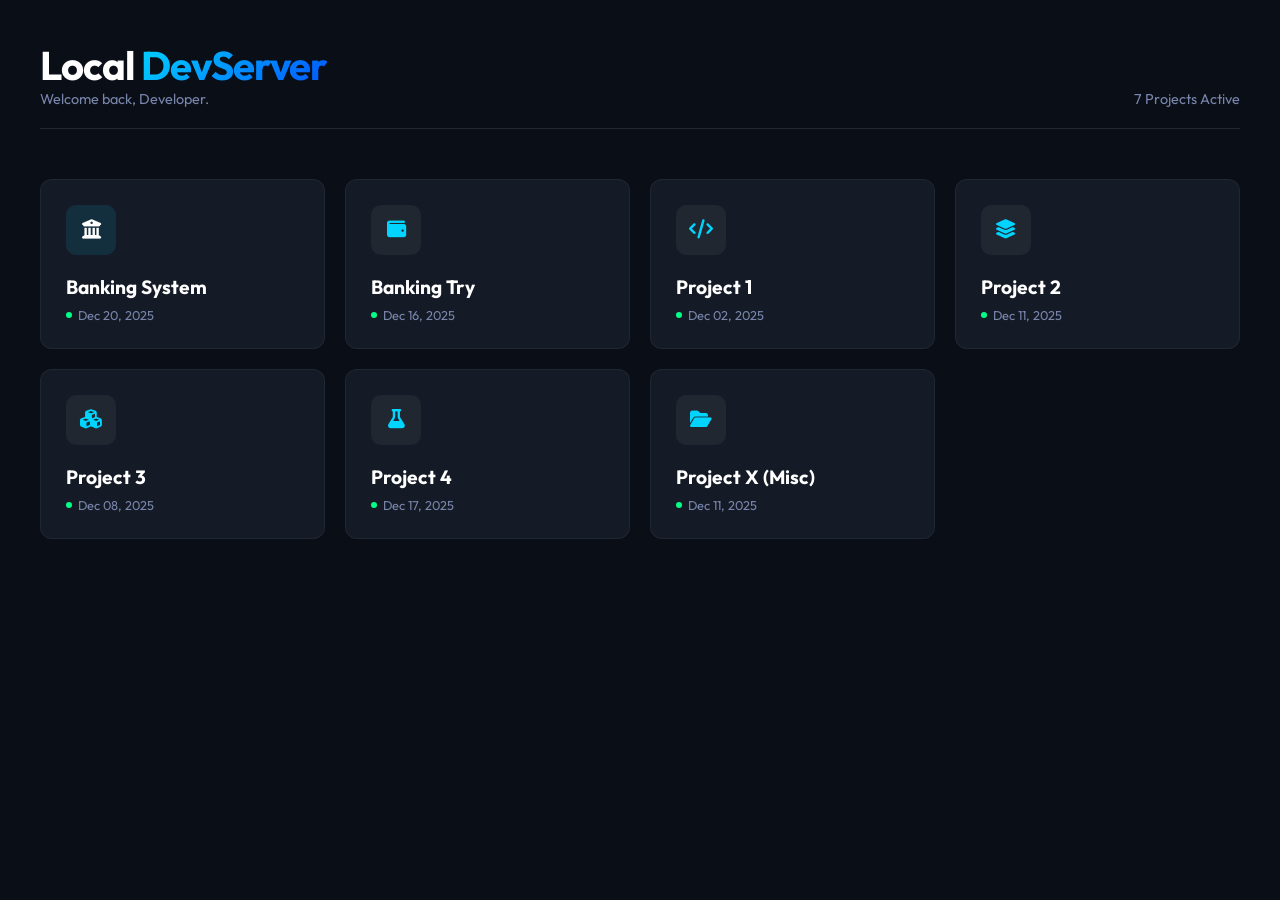
==== RootIndex.html @ aa987432 "21-12-2025" ====
<!DOCTYPE html>
<html lang="en">
  <head>
    <meta charset="UTF-8" />
    <meta name="viewport" content="width=device-width, initial-scale=1.0" />
    <title>Project Dashboard</title>
    <link
      href="https://fonts.googleapis.com/css2?family=Outfit:wght@300;500;700&display=swap"
      rel="stylesheet"
    />
    <link
      rel="stylesheet"
      href="https://cdnjs.cloudflare.com/ajax/libs/font-awesome/6.4.0/css/all.min.css"
    />

    <style>
      /* --- CSS VARIABLES & RESET --- */
      :root {
        --bg-main: #0a0e17; /* Very dark blue/black */
        --bg-card: #151b26; /* Slightly lighter card bg */
        --primary: #00d4ff; /* Neon Cyan */
        --secondary: #7986ac; /* Muted text */
        --white: #ffffff;
        --gradient: linear-gradient(135deg, #00d4ff 0%, #0055ff 100%);
      }

      * {
        margin: 0;
        padding: 0;
        box-sizing: border-box;
      }

      body {
        font-family: "Outfit", sans-serif;
        background-color: var(--bg-main);
        color: var(--white);
        display: flex;
        justify-content: center;
        min-height: 100vh;
        padding: 40px 20px;
      }

      .container {
        width: 100%;
        max-width: 1200px;
      }

      /* --- HEADER --- */
      header {
        margin-bottom: 50px;
        border-bottom: 1px solid rgba(255, 255, 255, 0.1);
        padding-bottom: 20px;
        display: flex;
        justify-content: space-between;
        align-items: end;
      }

      h1 {
        font-size: 2.5rem;
        letter-spacing: -1px;
      }

      h1 span {
        background: var(--gradient);
        background-clip: text;
        -webkit-background-clip: text;
        -webkit-text-fill-color: transparent;
      }

      .subtitle {
        color: var(--secondary);
        font-size: 0.9rem;
      }

      /* --- GRID LAYOUT --- */
      .project-grid {
        display: grid;
        grid-template-columns: repeat(auto-fill, minmax(280px, 1fr));
        gap: 20px;
      }

      /* --- CARD STYLES --- */
      .card {
        background-color: var(--bg-card);
        border-radius: 12px;
        padding: 25px;
        text-decoration: none;
        color: inherit;
        position: relative;
        transition: transform 0.3s ease, box-shadow 0.3s ease;
        border: 1px solid rgba(255, 255, 255, 0.05);
        display: flex;
        flex-direction: column;
        overflow: hidden;
      }

      /* Hover Effect */
      .card:hover {
        transform: translateY(-7px);
        box-shadow: 0 10px 25px -5px rgba(0, 212, 255, 0.15);
        border-color: rgba(0, 212, 255, 0.3);
      }

      /* The glowing line on top of cards */
      .card::before {
        content: "";
        position: absolute;
        top: 0;
        left: 0;
        width: 100%;
        height: 4px;
        background: var(--gradient);
        opacity: 0;
        transition: opacity 0.3s ease;
      }

      .card:hover::before {
        opacity: 1;
      }

      .icon-box {
        width: 50px;
        height: 50px;
        background: rgba(255, 255, 255, 0.05);
        border-radius: 10px;
        display: flex;
        align-items: center;
        justify-content: center;
        margin-bottom: 20px;
        font-size: 1.2rem;
        color: var(--primary);
      }

      .project-name {
        font-size: 1.2rem;
        font-weight: 700;
        margin-bottom: 8px;
      }

      .project-date {
        font-size: 0.8rem;
        color: var(--secondary);
        margin-top: auto; /* Pushes date to bottom */
        display: flex;
        align-items: center;
        gap: 6px;
      }

      .status {
        width: 6px;
        height: 6px;
        background-color: #00ff88; /* Green dot */
        border-radius: 50%;
      }

      /* Special style for the "Banking" highlight */
      .card.highlight .icon-box {
        background: rgba(0, 212, 255, 0.1);
        color: #fff;
      }
    </style>
  </head>
  <body>
    <div class="container">
      <header>
        <div>
          <h1>Local <span>DevServer</span></h1>
          <p class="subtitle">Welcome back, Developer.</p>
        </div>
        <div class="subtitle">7 Projects Active</div>
      </header>

      <div class="project-grid">
        <a href="Banking_System/index.php" class="card highlight">
          <div class="icon-box">
            <i class="fa-solid fa-building-columns"></i>
          </div>
          <div class="project-name">Banking System</div>
          <div class="project-date">
            <span class="status"></span> Dec 20, 2025
          </div>
        </a>

        <a href="Bank/index.php" class="card">
          <div class="icon-box"><i class="fa-solid fa-wallet"></i></div>
          <div class="project-name">Banking Try</div>
          <div class="project-date">
            <span class="status"></span> Dec 16, 2025
          </div>
        </a>

        <a href="Project1/index.html" class="card">
          <div class="icon-box"><i class="fa-solid fa-code"></i></div>
          <div class="project-name">Project 1</div>
          <div class="project-date">
            <span class="status"></span> Dec 02, 2025
          </div>
        </a>

        <a href="Project2/public/login.php" class="card">
          <div class="icon-box"><i class="fa-solid fa-layer-group"></i></div>
          <div class="project-name">Project 2</div>
          <div class="project-date">
            <span class="status"></span> Dec 11, 2025
          </div>
        </a>

        <a href="Project3/index.php" class="card">
          <div class="icon-box"><i class="fa-solid fa-cubes"></i></div>
          <div class="project-name">Project 3</div>
          <div class="project-date">
            <span class="status"></span> Dec 08, 2025
          </div>
        </a>

        <a href="Project4/index.php" class="card">
          <div class="icon-box"><i class="fa-solid fa-flask"></i></div>
          <div class="project-name">Project 4</div>
          <div class="project-date">
            <span class="status"></span> Dec 17, 2025
          </div>
        </a>

        <a href="Projectxxxxxxxxxx/index.php" class="card">
          <div class="icon-box"><i class="fa-solid fa-folder-open"></i></div>
          <div class="project-name">Project X (Misc)</div>
          <div class="project-date">
            <span class="status"></span> Dec 11, 2025
          </div>
        </a>
      </div>
    </div>
  </body>
</html>
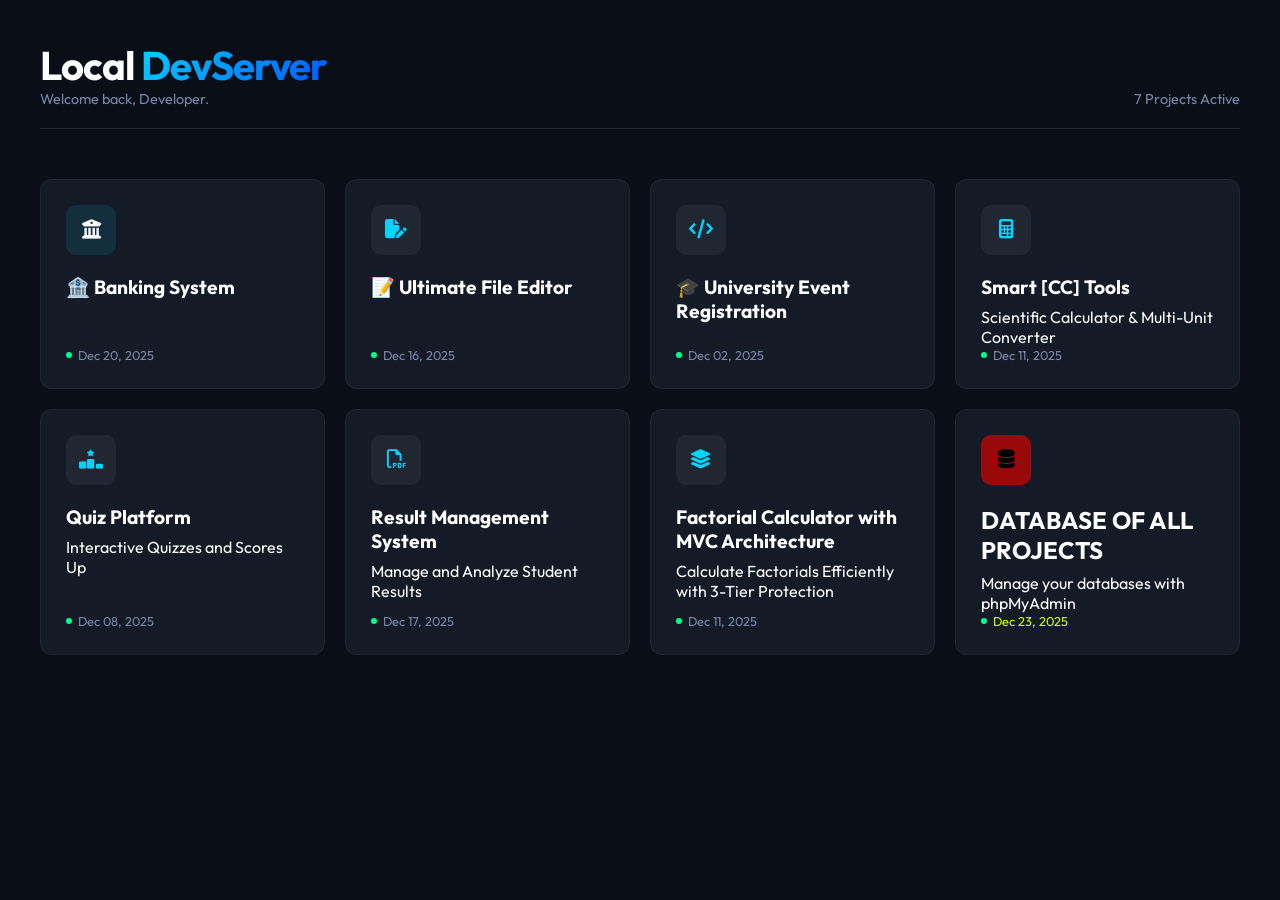
==== commit 2107c781: "Before Puri" ====
--- a/RootIndex.html
+++ b/RootIndex.html
@@ -131,10 +131,36 @@
         color: var(--primary);
       }
 
+      .ion-box {
+        width: 50px;
+        height: 50px;
+        background: rgba(165, 8, 8, 0.918);
+        border-radius: 10px;
+        display: flex;
+        align-items: center;
+        justify-content: center;
+        margin-bottom: 20px;
+        font-size: 1.2rem;
+        color: rgb(0, 0, 0);
+      }
+
       .project-name {
         font-size: 1.2rem;
         font-weight: 700;
         margin-bottom: 8px;
+      }
+      .proect-name {
+        font-size: 1.5rem;
+        font-weight: 700;
+        margin-bottom: 8px;
+      }
+      .proect-date {
+        font-size: 0.8rem;
+        color: rgb(204, 255, 0);
+        margin-top: auto; /* Pushes date to bottom */
+        display: flex;
+        align-items: center;
+        gap: 6px;
       }
 
       .project-date {
@@ -171,19 +197,19 @@
       </header>
 
       <div class="project-grid">
-        <a href="Banking_System/index.php" class="card highlight">
+        <a href="Project6/index.php" class="card highlight">
           <div class="icon-box">
             <i class="fa-solid fa-building-columns"></i>
           </div>
-          <div class="project-name">Banking System</div>
+          <div class="project-name">🏦 Banking System</div>
           <div class="project-date">
             <span class="status"></span> Dec 20, 2025
           </div>
         </a>
 
-        <a href="Bank/index.php" class="card">
-          <div class="icon-box"><i class="fa-solid fa-wallet"></i></div>
-          <div class="project-name">Banking Try</div>
+        <a href="Project7/index.php" class="card">
+          <div class="icon-box"><i class="fa-solid fa-file-pen"></i></div>
+          <div class="project-name">📝 Ultimate File Editor</div>
           <div class="project-date">
             <span class="status"></span> Dec 16, 2025
           </div>
@@ -191,41 +217,56 @@
 
         <a href="Project1/index.html" class="card">
           <div class="icon-box"><i class="fa-solid fa-code"></i></div>
-          <div class="project-name">Project 1</div>
+          <div class="project-name">🎓 University Event Registration</div>
           <div class="project-date">
             <span class="status"></span> Dec 02, 2025
           </div>
         </a>
 
-        <a href="Project2/public/login.php" class="card">
+        <a href="Project2/public/index.php" class="card">
+          <div class="icon-box"><i class="fa-solid fa-calculator"></i></div>
+          <div class="project-name">Smart [CC] Tools</div>
+          <p>Scientific Calculator & Multi-Unit Converter</p>
+          <div class="project-date">
+            <span class="status"></span> Dec 11, 2025
+          </div>
+        </a>
+
+        <a href="Project3/index.php" class="card">
+          <div class="icon-box"><i class="fa-solid fa-ranking-star"></i></div>
+          <div class="project-name">Quiz Platform</div>
+          <p>Interactive Quizzes and Scores Up</p>
+          <div class="project-date">
+            <span class="status"></span> Dec 08, 2025
+          </div>
+        </a>
+
+        <a href="Project4/index.php" class="card">
+          <div class="icon-box"><i class="fa-regular fa-file-pdf"></i></div>
+          <div class="project-name">Result Management System</div>
+          <p>Manage and Analyze Student Results</p>
+          <div class="project-date">
+            <span class="status"></span> Dec 17, 2025
+          </div>
+        </a>
+
+        <a href="Project5/index.php" class="card">
           <div class="icon-box"><i class="fa-solid fa-layer-group"></i></div>
-          <div class="project-name">Project 2</div>
+          <div class="project-name">
+            Factorial Calculator with MVC Architecture
+          </div>
+          <p>Calculate Factorials Efficiently with 3-Tier Protection</p>
           <div class="project-date">
             <span class="status"></span> Dec 11, 2025
           </div>
         </a>
 
-        <a href="Project3/index.php" class="card">
-          <div class="icon-box"><i class="fa-solid fa-cubes"></i></div>
-          <div class="project-name">Project 3</div>
-          <div class="project-date">
-            <span class="status"></span> Dec 08, 2025
-          </div>
-        </a>
-
-        <a href="Project4/index.php" class="card">
-          <div class="icon-box"><i class="fa-solid fa-flask"></i></div>
-          <div class="project-name">Project 4</div>
-          <div class="project-date">
-            <span class="status"></span> Dec 17, 2025
-          </div>
-        </a>
-
-        <a href="Projectxxxxxxxxxx/index.php" class="card">
-          <div class="icon-box"><i class="fa-solid fa-folder-open"></i></div>
-          <div class="project-name">Project X (Misc)</div>
-          <div class="project-date">
-            <span class="status"></span> Dec 11, 2025
+        <a href="/phpmyadmin" class="card">
+          <div class="ion-box"><i class="fa-solid fa-database"></i></div>
+          <div class="proect-name">DATABASE OF ALL PROJECTS</div>
+          <p>Manage your databases with phpMyAdmin</p>
+          <div class="proect-date">
+            <span class="status"></span> Dec 23, 2025
           </div>
         </a>
       </div>
